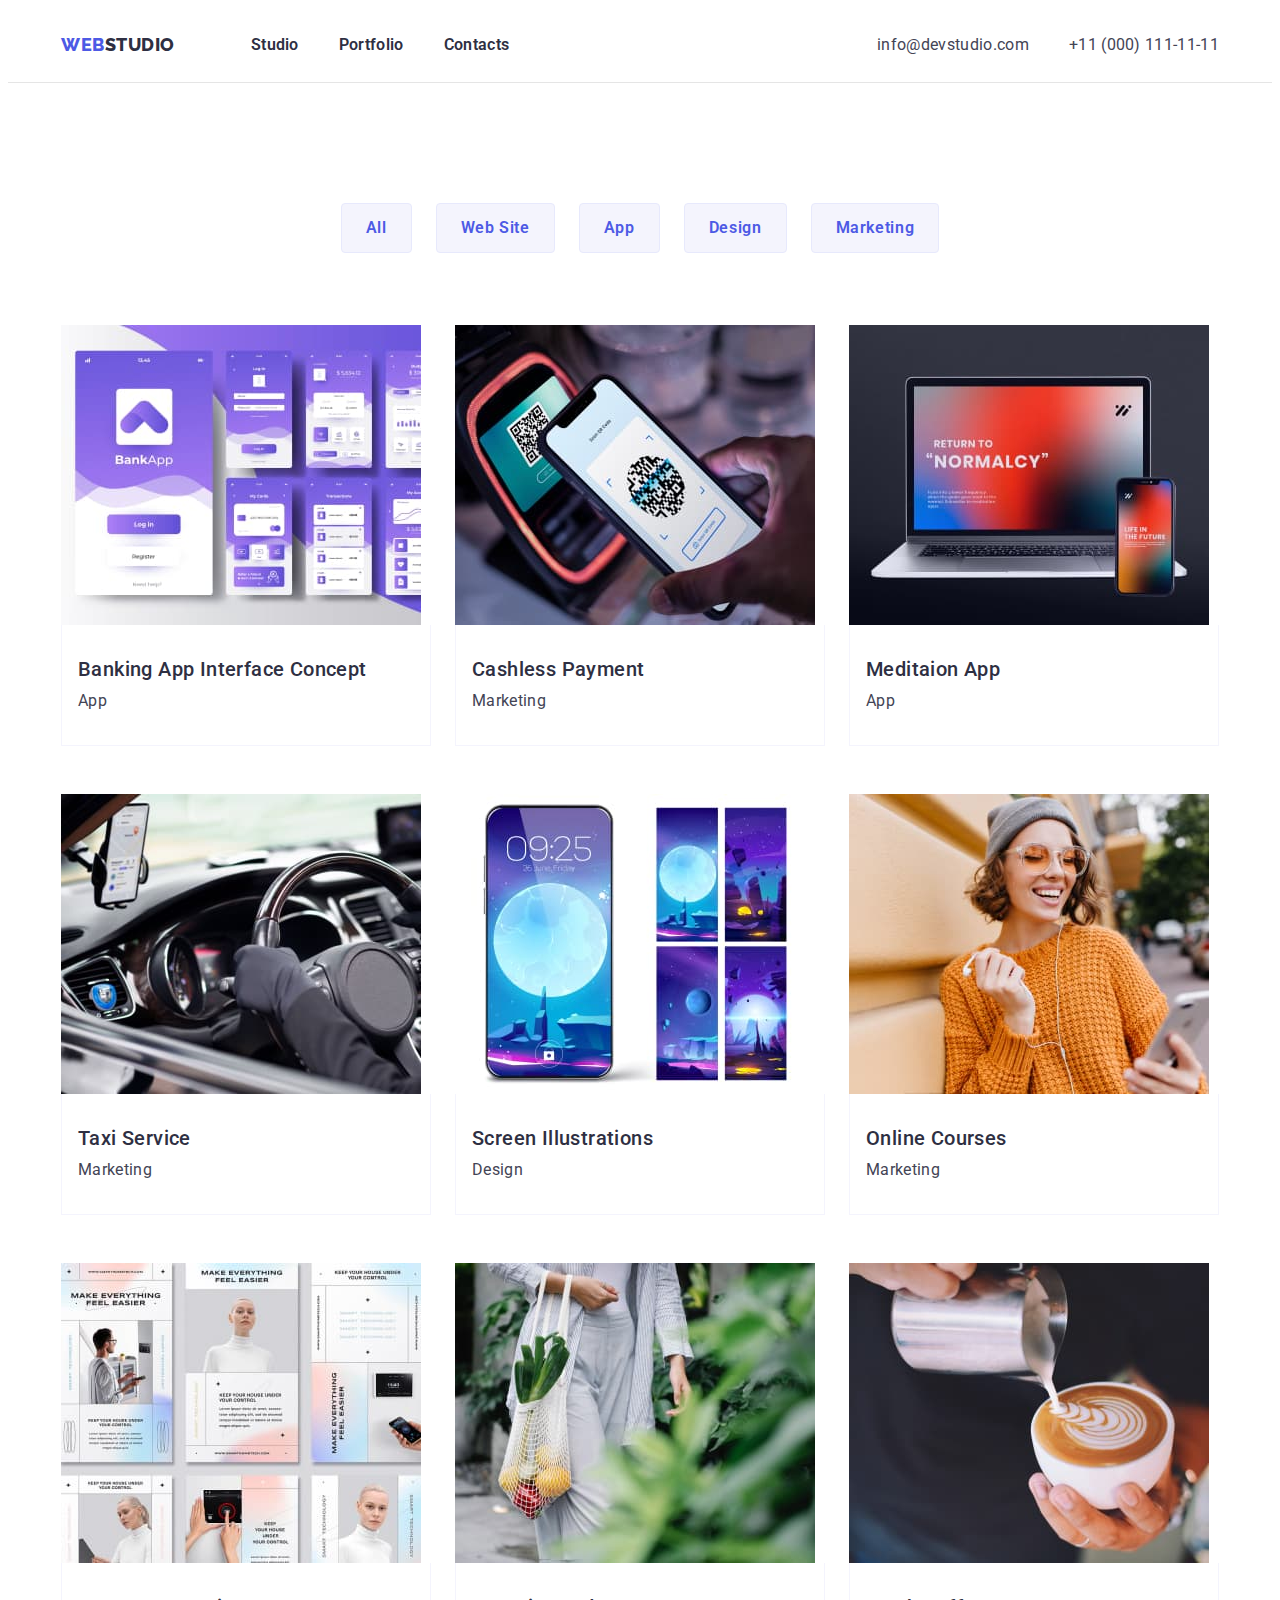
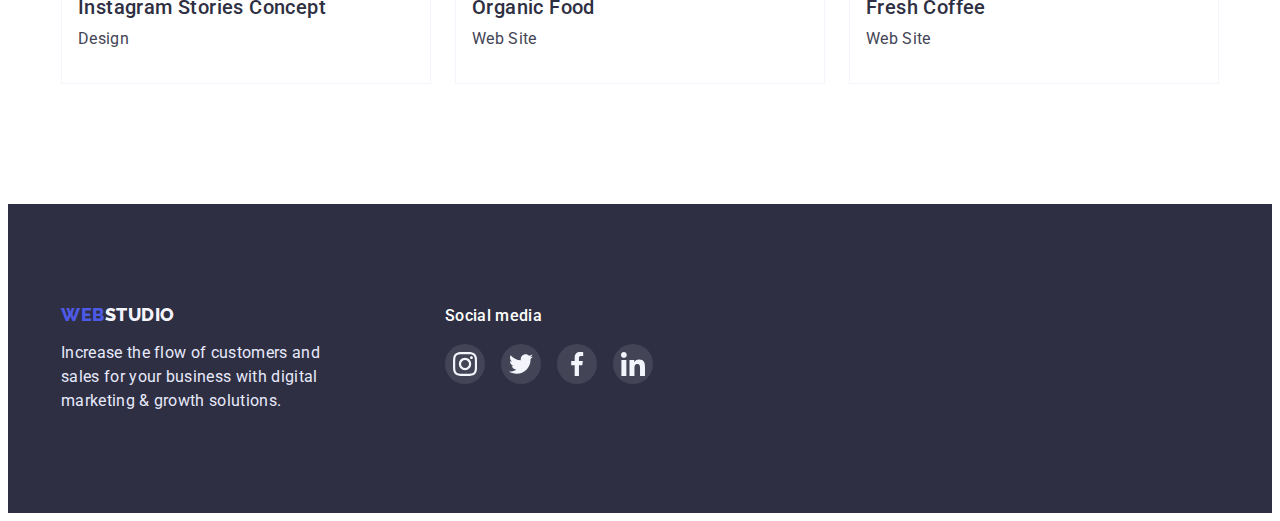
==== portfolio.html @ f4039239 "first commit" ====
<!DOCTYPE html>
<html lang="en">
  <head>
    <meta charset="utf-8" />
    <meta http-equiv="X-UA-Compatible" content="IE=edge" />
    <title>WebStudio</title>
    <meta name="viewport" content="width=device-width, initial-scale=1" />
    <link rel="preconnect" href="https://fonts.googleapis.com" />
    <link rel="preconnect" href="https://fonts.gstatic.com" crossorigin />
    <link
      rel="stylesheet"
      href="https://cdnjs.cloudflare.com/ajax/libs/modern-normalize/1.1.0/modern-normalize.min.css"
      integrity="sha512-wpPYUAdjBVSE4KJnH1VR1HeZfpl1ub8YT/NKx4PuQ5NmX2tKuGu6U/JRp5y+Y8XG2tV+wKQpNHVUX03MfMFn9Q=="
      crossorigin="anonymous"
      referrerpolicy="no-referrer"
    />
    <link
      href="https://fonts.googleapis.com/css2?family=Montserrat:wght@400;700&family=Raleway:wght@800&family=Roboto:wght@400;500;700;900&display=swap"
      rel="stylesheet"
    />
    <link rel="stylesheet" href="./css/styles.css" />
  </head>
  <body>
    <header class="section header">
      <div class="head-container container">
        <nav class="header-navigation">
          <!-- <div class="logo-container"> -->
          <a class="header-logo-link link" href="./index.html"
            ><span class="header-logo-span">Web</span>Studio</a
          >
          <!-- </div> -->

          <ul class="header-list list">
            <li class="header-item">
              <a class="header-item-link link" href="./index.html">Studio</a>
            </li>
            <li class="header-item">
              <a class="header-item-link link" href="./portfolio.html"
                >Portfolio</a
              >
            </li>
            <li class="header-item">
              <a class="header-item-link link" href="">Contacts</a>
            </li>
          </ul>
        </nav>
        <address class="header-addr">
          <ul class="addr-list list">
            <li class="addr-item">
              <a class="addr-item-link link" href="mailto:info@devstudio.com"
                >info@devstudio.com</a
              >
            </li>
            <li class="addr-item">
              <a class="addr-item-link link" href="tel:+110001111111"
                >+11 (000) 111-11-11</a
              >
            </li>
          </ul>
        </address>
      </div>
    </header>
    <section class="section portfolio">
      <h1 class="visually-hidden">Portfolio</h1>
      <div class="container portfolio-container">
        <ul class="portfolio-list-filter list">
          <li class="portfolio-item-filter">
            <button class="portfolio-btn" type="button">All</button>
          </li>
          <li class="portfolio-item-filter">
            <button class="portfolio-btn" type="button">Web Site</button>
          </li>
          <li class="portfolio-item-filter">
            <button class="portfolio-btn" type="button">App</button>
          </li>
          <li class="portfolio-item-filter">
            <button class="portfolio-btn" type="button">Design</button>
          </li>
          <li class="portfolio-item-filter">
            <button class="portfolio-btn" type="button">Marketing</button>
          </li>
        </ul>
        <ul class="portfolio-list-img list">
          <li class="portfolio-item-img">
            <a class="portfolio-img-link link" href="">
              <img
                src="./images/img-portfilio1.jpg"
                alt="photo banking app interface concept"
                width="360"
                class="protfolio-img"
              />
              <div class="portfolio-img-content">
                <h2 class="portfolio-list-title">
                  Banking App Interface Concept
                </h2>
                <p class="portfolio-list-text">App</p>
              </div>
            </a>
          </li>
          <li class="portfolio-item-img">
            <a class="portfolio-img-link link" href="">
              <img
                src="./images/img-portfilio2.jpg"
                alt="photo cashless payment"
                width="360"
                class="protfolio-img"
              />
              <div class="portfolio-img-content">
                <h2 class="portfolio-list-title">Cashless Payment</h2>
                <p class="portfolio-list-text">Marketing</p>
              </div>
            </a>
          </li>

          <li class="portfolio-item-img">
            <a class="portfolio-img-link link" href="">
              <img
                src="./images/img-portfilio3.jpg"
                alt="photo meditaion app"
                width="360"
                class="protfolio-img"
              />
              <div class="portfolio-img-content">
                <h2 class="portfolio-list-title">Meditaion App</h2>
                <p class="portfolio-list-text">App</p>
              </div>
            </a>
          </li>

          <li class="portfolio-item-img">
            <a class="portfolio-img-link link" href="">
              <img
                src="./images/img-portfilio4.jpg"
                alt="photo taxi service"
                width="360"
                class="protfolio-img"
              />
              <div class="portfolio-img-content">
                <h2 class="portfolio-list-title">Taxi Service</h2>
                <p class="portfolio-list-text">Marketing</p>
              </div>
            </a>
          </li>

          <li class="portfolio-item-img">
            <a class="portfolio-img-link link" href="">
              <img
                src="./images/img-portfilio5.jpg"
                alt="photo screen illustrations"
                width="360"
                class="protfolio-img"
              />
              <div class="portfolio-img-content">
                <h2 class="portfolio-list-title">Screen Illustrations</h2>
                <p class="portfolio-list-text">Design</p>
              </div>
            </a>
          </li>

          <li class="portfolio-item-img">
            <a class="portfolio-img-link link" href="">
              <img
                src="./images/img-portfilio6.jpg"
                alt="photo online courses"
                width="360"
                class="protfolio-img"
              />
              <div class="portfolio-img-content">
                <h2 class="portfolio-list-title">Online Courses</h2>
                <p class="portfolio-list-text">Marketing</p>
              </div>
            </a>
          </li>

          <li class="portfolio-item-img">
            <a class="portfolio-img-link link" href="">
              <img
                src="./images/img-portfilio7.jpg"
                alt="photo instagram stories concept"
                width="360"
                class="protfolio-img"
              />
              <div class="portfolio-img-content">
                <h2 class="portfolio-list-title">Instagram Stories Concept</h2>
                <p class="portfolio-list-text">Design</p>
              </div>
            </a>
          </li>

          <li class="portfolio-item-img">
            <a class="portfolio-img-link link" href="">
              <img
                src="./images/img-portfilio8.jpg"
                alt="photo organic food"
                width="360"
                class="protfolio-img"
              />
              <div class="portfolio-img-content">
                <h2 class="portfolio-list-title">Organic Food</h2>
                <p class="portfolio-list-text">Web Site</p>
              </div>
            </a>
          </li>

          <li class="portfolio-item-img">
            <a class="portfolio-img-link link" href="">
              <img
                src="./images/img-portfilio9.jpg"
                alt="photo Fresh Coffee"
                width="360"
                class="protfolio-img"
              />
              <div class="portfolio-img-content">
                <h2 class="portfolio-list-title">Fresh Coffee</h2>
                <p class="portfolio-list-text">Web Site</p>
              </div>
            </a>
          </li>
        </ul>
      </div>
    </section>

    <footer class="footer">
      <div class="container footer-container">
        <div class="footer-box-logo">
          <a class="footer-logo link" href="./index.html"
            ><span class="header-logo-span">Web</span>Studio</a
          >
          <p class="footer-text">
            Increase the flow of customers and sales for your business with
            digital marketing & growth solutions.
          </p>
        </div>
        <div class="footer-box-media">
          <h3 class="footer-text-media">Social media</h3>
          <ul class="footer-list-media list">
            <li class="footer-item-media">
              <a class="footer-link-media" href="http://">
                <svg class="footer-media-icon">
                  <use href="./images/icons.svg#instagram"></use>
                </svg>
              </a>
            </li>
            <li class="footer-item-media">
              <a class="footer-link-media" href="http://">
                <svg class="footer-media-icon">
                  <use href="./images/icons.svg#twitter"></use>
                </svg>
              </a>
            </li>
            <li class="footer-item-media">
              <a class="footer-link-media" href="http://">
                <svg class="footer-media-icon">
                  <use href="./images/icons.svg#facebook"></use>
                </svg>
              </a>
            </li>
            <li class="footer-item-media">
              <a class="footer-link-media" href="http://">
                <svg class="footer-media-icon">
                  <use href="./images/icons.svg#linkedin"></use>
                </svg>
              </a>
            </li>
          </ul>
        </div>
      </div>
    </footer>
  </body>
</html>
---- css/styles.css ----
/* logo color #4D5AE5, #2E2F42*/
/* primary color #434455 */
/* secondary color #2E2F42 */
/* logo footer color #4D5AE5, #F4F4FD */
/* footer color #E7E9FC */
/* footer color #2E2F42 */

:root {
  --first-logo-color: #4d5ae5;
  --prymary-color: #434455;
  --secondary-color: #2e2f42;
  --addr-active-color: #404bbf;
  --main-background: #ffffff;
  --footer-background: #2e2f42;
  --footer-logo-color: #f4f4fd;
  --header-logo-color: #2e2f42;
  --hero-btn-color: #ffffff;
  --hero-border-color: #e5e5e5;
  --footer-text-color: #e7e9fc;
  --portfolio-btn-background: #f4f4fd;
  --portfolio-btn-border-color: #e7e9fc;
}

.visually-hidden {
  position: absolute;
  width: 1px;
  height: 1px;
  margin: -1px;
  border: 0;
  padding: 0;
  white-space: nowrap;
  clip-path: inset(100%);
  clip: rect(0 0 0 0);
  overflow: hidden;
}
/* body style */
body {
  background: var(--main-background);
  font-family: "Roboto", sans-serif;
  color: var(--prymary-color);
}
h1,
h2,
h3,
h4,
h5,
h6,
p {
  margin: 0;
  padding: 0;
}
a,
img {
  display: block;
}
button {
  cursor: pointer;
}
.section {
  padding-top: 120px;
}
.link {
  color: var(--prymary-color);
  font-style: normal;
  text-decoration: none;
}
.list {
  list-style: none;
  margin: 0;
  padding: 0;
}

/* Header */
.header {
  /* padding-top: 0; */
  padding-top: 25px;
  padding-bottom: 25px;
}

.header-navigation {
  display: flex;
  flex-wrap: wrap;
}

.container {
  margin-left: auto;
  margin-right: auto;
  max-width: 1158px;
  padding: 0 15px;
}
.head-container {
  display: flex;
  flex-wrap: wrap;
  align-items: center;
  /* padding-top: 25px;
  padding-bottom: 25px; */
}
.hero-container {
  /* padding: 188px 0; */
}
.benefit-container {
  /* padding: 120px 0 120px 0; */
}
.work-section {
  padding-bottom: 120px;
}
.footer-container {
  /* padding: 100px 0; */
  display: flex;
  gap: 120px;
}

.header-logo-link {
  color: var(--header-logo-color);
  font-family: "Raleway", sans-serif;
  font-weight: 800;
  font-size: 18px;
  line-height: 1.33;
  letter-spacing: 0.03em;
  text-transform: uppercase;
  margin-right: 76px;
}
.header-logo-span {
  color: var(--first-logo-color);
}
.header-item-link {
  color: var(--secondary-color);
  font-weight: 600;
  font-size: 16px;
  line-height: 1.5;
  letter-spacing: 0.02em;
}

.header-list {
  display: flex;
}
.header-item-link:hover,
.header-item-link:focus {
  color: var(--addr-active-color);
}

.header-item:not(:last-child) {
  margin-right: 40px;
}
.header-item-link {
}
.header-addr {
  margin-left: auto;
}
.addr-list {
  display: flex;
}
.addr-item-link {
  color: var(--prymary-color);
  font-size: 16px;
  line-height: 1.5;
  letter-spacing: 0.02em;
  font-weight: 400;
}
.addr-item-link:hover,
.addr-item-link:focus {
  color: var(--addr-active-color);
}
.addr-item:not(:last-child) {
  margin-right: 40px;
}

/* hero */
.hero {
  /* padding-top: 0; */
  max-width: 1440px;
  min-height: 600px;
  padding: 188px 0;
  margin: 0 auto;
  border-top: 1px solid var(--hero-border-color);
  background-repeat: no-repeat;
  background-size: cover;
  background-position: center;
  background-image: linear-gradient(
      to left,
      rgba(46, 47, 66, 0.7),
      rgba(46, 47, 66, 0.7)
    ),
    url(../images/hero-logo.jpg);
}
.hero-title {
  font-weight: 600;
  font-size: 56px;
  line-height: 1.07;
  text-align: center;
  letter-spacing: 0.017em;
  margin-left: auto;
  margin-right: auto;
  margin-bottom: 48px;

  color: var(--main-background);
  width: 492px;
}
.hero-btn:hover,
.hero-btn:focus {
  background-color: var(--addr-active-color);
}
.hero-btn {
  border-color: var(--first-logo-color);
  background-color: var(--first-logo-color);
  color: var(--hero-btn-color);
  box-shadow: 0px 4px 4px rgba(0, 0, 0, 0.15);
  border-radius: 4px;
  font-family: "Roboto";
  font-weight: 600;
  font-size: 16px;
  line-height: 1.19;
  letter-spacing: 0.04em;
  display: block;
  padding: 16px 32px;
  margin-left: auto;
  margin-right: auto;
}
/* Benefits */

.benefits-list {
  display: flex;
  flex-wrap: wrap;
  gap: 24px;
  /* padding: 0 15px; */
}
.benefits-list > li {
  flex-basis: calc((100% - 72px) / 4);
}

.benefits-title {
  font-weight: 500;
  font-size: 20px;
  line-height: 1.2;
  letter-spacing: 0.02em;
  color: var(--secondary-color);
  margin-bottom: 8px;
}
.benefits-title::before {
  margin-bottom: 8px;
  display: block;
  content: "";
  width: 264px;
  height: 112px;
  border-radius: 4px;
  background-color: var(--portfolio-btn-background);
}
.benefits-title-strategy::before {
  background-repeat: no-repeat;
  background-size: 60px 64px;
  background-position: center;
  background-image: url(../images/1/antenna.svg);
}

.benefits-title-punctuality::before {
  background-repeat: no-repeat;
  background-size: 60px 64px;
  background-position: center;
  background-image: url(../images/1/clock.svg);
}

.benefits-title-diligence::before {
  background-repeat: no-repeat;
  background-size: 60px 64px;
  background-position: center;
  background-image: url(../images/1/diagram.svg);
}

.benefits-title-technologies::before {
  background-repeat: no-repeat;
  background-size: 60px 64px;
  background-position: center;
  background-image: url(../images/1/astronaut.svg);
}

.benefits-text {
  font-size: 16px;
  line-height: 1.5;
  letter-spacing: 0.02em;
  color: var(--prymary-color);
}
/* Work */

.work-title {
  font-weight: 600;
  font-size: 36px;
  line-height: 1.11;
  text-align: center;
  letter-spacing: 0.02em;
  text-transform: capitalize;
  color: var(--secondary-color);
  margin-bottom: 72px;
}
.work-list {
  display: flex;
  flex-wrap: wrap;
  gap: 24px;
  /* padding: 0 15px; */
  /* overflow: hidden; */
}
.work-item {
  flex-basis: calc((100% - 48px) / 3);
}

/* team */
.team {
  padding-bottom: 120px;
  background-color: var(--footer-logo-color);
}
.team-title {
  font-weight: 600;
  font-size: 36px;
  line-height: 1.11;
  text-align: center;
  letter-spacing: 0.02em;
  text-transform: capitalize;
  color: var(--secondary-color);
  margin-bottom: 72px;
}
.team-list {
  display: flex;
  flex-wrap: wrap;
  gap: 24px;
}
.team-item {
  text-align: center;
  flex-basis: calc((100% - 72px) / 4);
  background-color: #ffffff;
  border-radius: 0px 0px 4px 4px;
}

.team-officer {
  font-weight: 500;
  font-size: 20px;
  line-height: 1.2;
  letter-spacing: 0.02em;
  color: var(--secondary-color);
  margin-bottom: 8px;
}
.team-content {
  padding: 32px 16px;
  background: #ffffff;
  box-shadow: 0px 1px 6px rgba(46, 47, 66, 0.08),
    0px 1px 1px rgba(46, 47, 66, 0.16), 0px 2px 1px rgba(46, 47, 66, 0.08);
  border-radius: 0px 0px 4px 4px;
}
.team-text {
  font-size: 16px;
  line-height: 1.5;
  letter-spacing: 0.02em;
}
.team-list-icon {
  display: flex;
  gap: 24px;
  margin-top: 8px;
}

.team-link-icon {
  display: flex;
  justify-content: center;
  align-items: center;
  width: 40px;
  height: 40px;
  border-radius: 50%;
  background-color: var(--first-logo-color);
}

.team-link-icon:hover,
.team-link-icon:focus {
  cursor: pointer;
  background-color: var(--addr-active-color);
}

.team-svg-icon {
  display: block;
  width: 16px;
  height: 16px;
}

/* Footer */
.footer {
  margin-top: 120px;
  padding: 100px 0;
  background-color: var(--footer-background);
}
.footer-logo {
  font-family: "Raleway", sans-serif;
  font-weight: 800;
  font-size: 18px;
  line-height: 1.17;
  letter-spacing: 0.03em;
  text-transform: uppercase;
  color: var(--footer-logo-color);
}
.footer-text {
  font-size: 16px;
  line-height: 1.5;
  letter-spacing: 0.02em;
  color: var(--footer-text-color);
  width: 264px;
  margin-top: 16px;
}
.footer-text-media {
  font-weight: 500;
  font-size: 16px;
  line-height: 1.5;
  /* identical to box height, or 150% */
  letter-spacing: 0.02em;
  color: #ffffff;
}
.footer-list-media {
  display: flex;
  gap: 16px;
  margin-top: 16px;
}
.footer-link-media {
  display: flex;
  justify-content: center;
  align-items: center;
  width: 40px;
  height: 40px;
  border-radius: 50%;
  background: rgba(255, 255, 255, 0.1);
}
.footer-link-media:hover,
.footer-link-media:focus {
  /* cursor: pointer; */
  background-color: #31d0aa;
}

.footer-media-icon {
  display: block;
  width: 24px;
  height: 24px;
}
/* Customers */
.customers {
  margin-top: 10px;
  font-weight: 700;
  font-size: 36px;
  line-height: 1.11;
  text-align: center;
  letter-spacing: 0.02em;
  text-transform: capitalize;
  color: var(--secondary-color);
}

.customer-list {
  display: flex;
  gap: 24px;
  margin-top: 72px;
}

.customer-link {
  display: flex;
  justify-content: center;
  align-items: center;
  width: 168px;
  height: 88px;
  border: 1px solid #8e8f99;
  border-radius: 4px;
}
.customer-link:hover,
.customer-link:focus {
  border-color: var(--addr-active-color);
}
.customer-link:hover .customer-icon,
.customer-link:focus .customer-icon {
  fill: var(--addr-active-color);
}

.customer-icon {
  /* fill="#8e8f99" style="fill: var(--color2, #8e8f99)" */
  fill: #8e8f99;
  width: 104px;
  height: 56px;
}
.customer-icon:hover {
  /* fill: var(--addr-active-color); */
}
/* Portfolio */
.portfolio {
  border-top: 1px solid var(--hero-border-color);
}

.portfolio-list-filter {
  display: flex;
  flex-wrap: wrap;
  justify-content: center;
  margin-bottom: 72px;
  gap: 24px;
}

.portfolio-list-img {
  display: flex;
  flex-wrap: wrap;
  column-gap: 24px;
  row-gap: 48px;
}
.portfolio-item-img {
  flex-basis: calc((100% - 48px) / 3);
  background: #ffffff;
}
.portfolio-item-img:hover .portfolio-img-link {
  /* border: 0.5px solid #F4F4FD; */
  box-shadow: 0px 1px 6px rgba(46, 47, 66, 0.08),
    0px 1px 1px rgba(46, 47, 66, 0.16), 0px 2px 1px rgba(46, 47, 66, 0.08);
}

.portfolio-btn:hover,
.portfolio-btn:focus {
  background-color: var(--addr-active-color);
  color: #ffffff;
  box-shadow: 0px 3px 1px rgba(0, 0, 0, 0.1), 0px 2px 1px rgba(0, 0, 0, 0.08),
    0px 2px 2px rgba(0, 0, 0, 0.12);
  border-radius: 4px;
  border-color: var(--addr-active-color);
}
.portfolio-btn {
  color: var(--first-logo-color);
  background: var(--portfolio-btn-background);
  border: 1px solid var(--portfolio-btn-border-color);
  border-radius: 4px;
  font-family: "Roboto";
  font-weight: 600;
  font-size: 16px;
  line-height: 1.5;
  text-align: center;
  letter-spacing: 0.04em;
  padding: 12px 24px;
}
.portfolio-list-title {
  color: var(--secondary-color);
  font-weight: 500;
  font-size: 20px;
  line-height: 1.2;
  letter-spacing: 0.02em;
  margin-bottom: 8px;
}
.portfolio-list-text {
  font-size: 16px;
  line-height: 1.5;
  letter-spacing: 0.02em;
}
.portfolio-img-content {
  padding: 32px 0 32px 16px;
  border: 1px solid #f4f4fd;
  border-top: 0;
  /* box-shadow: 0px 1px 6px rgba(46, 47, 66, 0.08); */
}
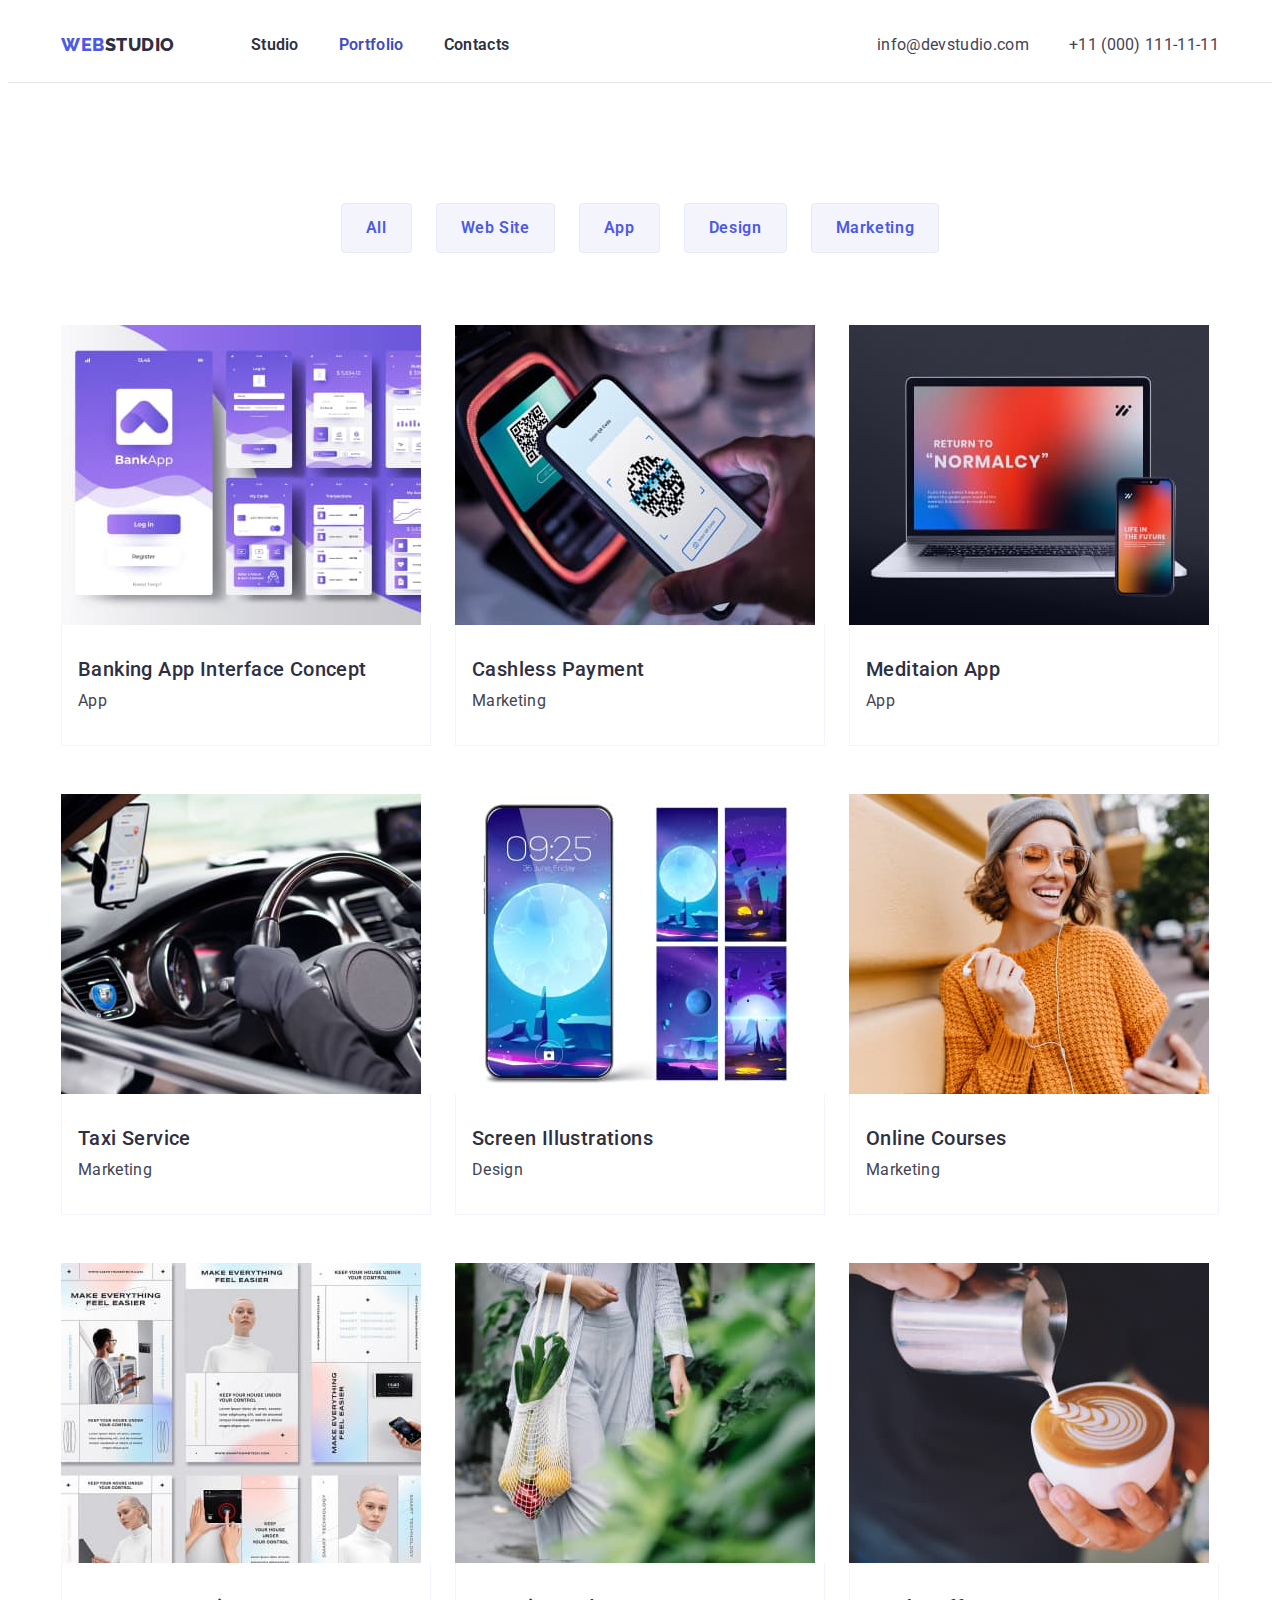
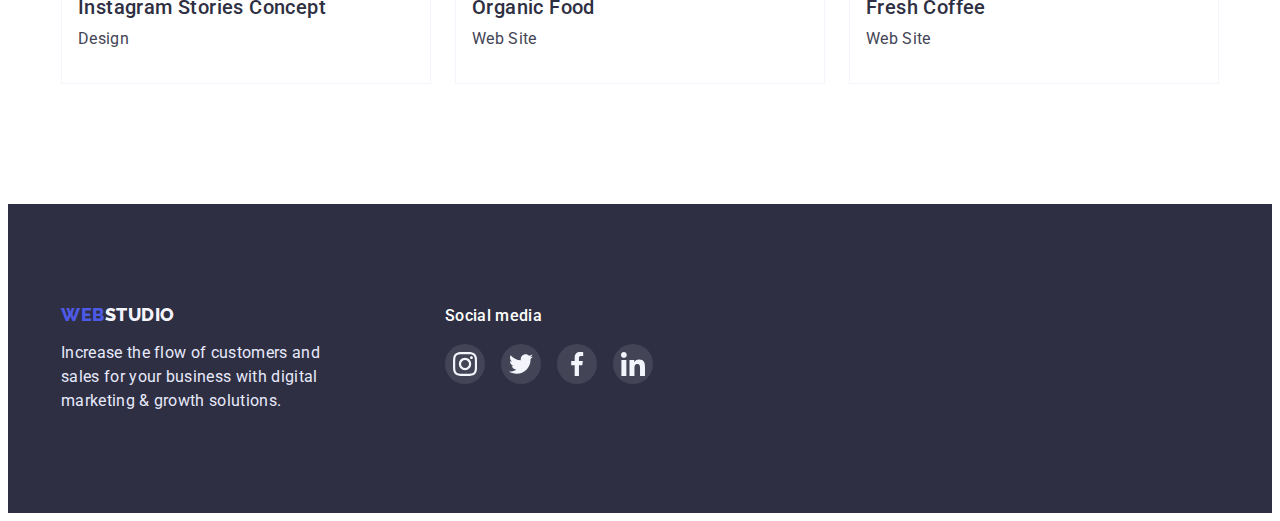
==== commit 3679fbd6: "add animation, add modal window,add overlay in portfolio cards" ====
--- a/portfolio.html
+++ b/portfolio.html
@@ -35,7 +35,7 @@
               <a class="header-item-link link" href="./index.html">Studio</a>
             </li>
             <li class="header-item">
-              <a class="header-item-link link" href="./portfolio.html"
+              <a class="header-item-link link is-active" href="./portfolio.html"
                 >Portfolio</a
               >
             </li>
@@ -83,12 +83,19 @@
         <ul class="portfolio-list-img list">
           <li class="portfolio-item-img">
             <a class="portfolio-img-link link" href="">
-              <img
-                src="./images/img-portfilio1.jpg"
-                alt="photo banking app interface concept"
-                width="360"
-                class="protfolio-img"
-              />
+              <div class="portfolio-div-img">
+                <img
+                  src="./images/img-portfilio1.jpg"
+                  alt="photo banking app interface concept"
+                  width="360"
+                  class="protfolio-img"
+                />
+                <p class="portfolio-ovl-text">
+                  14 Stylish and User-Friendly App Design Concepts · Task
+                  Manager App · Calorie Tracker App · Exotic Fruit Ecommerce App
+                  · Cloud Storage App
+                </p>
+              </div>
               <div class="portfolio-img-content">
                 <h2 class="portfolio-list-title">
                   Banking App Interface Concept
@@ -99,12 +106,19 @@
           </li>
           <li class="portfolio-item-img">
             <a class="portfolio-img-link link" href="">
-              <img
-                src="./images/img-portfilio2.jpg"
-                alt="photo cashless payment"
-                width="360"
-                class="protfolio-img"
-              />
+              <div class="portfolio-div-img">
+                <img
+                  src="./images/img-portfilio2.jpg"
+                  alt="photo cashless payment"
+                  width="360"
+                  class="protfolio-img"
+                />
+                <p class="portfolio-ovl-text">
+                  14 Stylish and User-Friendly App Design Concepts · Task
+                  Manager App · Calorie Tracker App · Exotic Fruit Ecommerce App
+                  · Cloud Storage App
+                </p>
+              </div>
               <div class="portfolio-img-content">
                 <h2 class="portfolio-list-title">Cashless Payment</h2>
                 <p class="portfolio-list-text">Marketing</p>
@@ -114,12 +128,19 @@
 
           <li class="portfolio-item-img">
             <a class="portfolio-img-link link" href="">
-              <img
-                src="./images/img-portfilio3.jpg"
-                alt="photo meditaion app"
-                width="360"
-                class="protfolio-img"
-              />
+              <div class="portfolio-div-img">
+                <img
+                  src="./images/img-portfilio3.jpg"
+                  alt="photo meditaion app"
+                  width="360"
+                  class="protfolio-img"
+                />
+                <p class="portfolio-ovl-text">
+                  14 Stylish and User-Friendly App Design Concepts · Task
+                  Manager App · Calorie Tracker App · Exotic Fruit Ecommerce App
+                  · Cloud Storage App
+                </p>
+              </div>
               <div class="portfolio-img-content">
                 <h2 class="portfolio-list-title">Meditaion App</h2>
                 <p class="portfolio-list-text">App</p>
@@ -129,12 +150,19 @@
 
           <li class="portfolio-item-img">
             <a class="portfolio-img-link link" href="">
-              <img
-                src="./images/img-portfilio4.jpg"
-                alt="photo taxi service"
-                width="360"
-                class="protfolio-img"
-              />
+              <div class="portfolio-div-img">
+                <img
+                  src="./images/img-portfilio4.jpg"
+                  alt="photo taxi service"
+                  width="360"
+                  class="protfolio-img"
+                />
+                <p class="portfolio-ovl-text">
+                  14 Stylish and User-Friendly App Design Concepts · Task
+                  Manager App · Calorie Tracker App · Exotic Fruit Ecommerce App
+                  · Cloud Storage App
+                </p>
+              </div>
               <div class="portfolio-img-content">
                 <h2 class="portfolio-list-title">Taxi Service</h2>
                 <p class="portfolio-list-text">Marketing</p>
@@ -144,12 +172,19 @@
 
           <li class="portfolio-item-img">
             <a class="portfolio-img-link link" href="">
-              <img
-                src="./images/img-portfilio5.jpg"
-                alt="photo screen illustrations"
-                width="360"
-                class="protfolio-img"
-              />
+              <div class="portfolio-div-img">
+                <img
+                  src="./images/img-portfilio5.jpg"
+                  alt="photo screen illustrations"
+                  width="360"
+                  class="protfolio-img"
+                />
+                <p class="portfolio-ovl-text">
+                  14 Stylish and User-Friendly App Design Concepts · Task
+                  Manager App · Calorie Tracker App · Exotic Fruit Ecommerce App
+                  · Cloud Storage App
+                </p>
+              </div>
               <div class="portfolio-img-content">
                 <h2 class="portfolio-list-title">Screen Illustrations</h2>
                 <p class="portfolio-list-text">Design</p>
@@ -159,12 +194,19 @@
 
           <li class="portfolio-item-img">
             <a class="portfolio-img-link link" href="">
-              <img
-                src="./images/img-portfilio6.jpg"
-                alt="photo online courses"
-                width="360"
-                class="protfolio-img"
-              />
+              <div class="portfolio-div-img">
+                <img
+                  src="./images/img-portfilio6.jpg"
+                  alt="photo online courses"
+                  width="360"
+                  class="protfolio-img"
+                />
+                <p class="portfolio-ovl-text">
+                  14 Stylish and User-Friendly App Design Concepts · Task
+                  Manager App · Calorie Tracker App · Exotic Fruit Ecommerce App
+                  · Cloud Storage App
+                </p>
+              </div>
               <div class="portfolio-img-content">
                 <h2 class="portfolio-list-title">Online Courses</h2>
                 <p class="portfolio-list-text">Marketing</p>
@@ -174,12 +216,19 @@
 
           <li class="portfolio-item-img">
             <a class="portfolio-img-link link" href="">
-              <img
-                src="./images/img-portfilio7.jpg"
-                alt="photo instagram stories concept"
-                width="360"
-                class="protfolio-img"
-              />
+              <div class="portfolio-div-img">
+                <img
+                  src="./images/img-portfilio7.jpg"
+                  alt="photo instagram stories concept"
+                  width="360"
+                  class="protfolio-img"
+                />
+                <p class="portfolio-ovl-text">
+                  14 Stylish and User-Friendly App Design Concepts · Task
+                  Manager App · Calorie Tracker App · Exotic Fruit Ecommerce App
+                  · Cloud Storage App
+                </p>
+              </div>
               <div class="portfolio-img-content">
                 <h2 class="portfolio-list-title">Instagram Stories Concept</h2>
                 <p class="portfolio-list-text">Design</p>
@@ -189,12 +238,19 @@
 
           <li class="portfolio-item-img">
             <a class="portfolio-img-link link" href="">
-              <img
-                src="./images/img-portfilio8.jpg"
-                alt="photo organic food"
-                width="360"
-                class="protfolio-img"
-              />
+              <div class="portfolio-div-img">
+                <img
+                  src="./images/img-portfilio8.jpg"
+                  alt="photo organic food"
+                  width="360"
+                  class="protfolio-img"
+                />
+                <p class="portfolio-ovl-text">
+                  14 Stylish and User-Friendly App Design Concepts · Task
+                  Manager App · Calorie Tracker App · Exotic Fruit Ecommerce App
+                  · Cloud Storage App
+                </p>
+              </div>
               <div class="portfolio-img-content">
                 <h2 class="portfolio-list-title">Organic Food</h2>
                 <p class="portfolio-list-text">Web Site</p>
@@ -204,12 +260,19 @@
 
           <li class="portfolio-item-img">
             <a class="portfolio-img-link link" href="">
-              <img
-                src="./images/img-portfilio9.jpg"
-                alt="photo Fresh Coffee"
-                width="360"
-                class="protfolio-img"
-              />
+              <div class="portfolio-div-img">
+                <img
+                  src="./images/img-portfilio9.jpg"
+                  alt="photo Fresh Coffee"
+                  width="360"
+                  class="protfolio-img"
+                />
+                <p class="portfolio-ovl-text">
+                  14 Stylish and User-Friendly App Design Concepts · Task
+                  Manager App · Calorie Tracker App · Exotic Fruit Ecommerce App
+                  · Cloud Storage App
+                </p>
+              </div>
               <div class="portfolio-img-content">
                 <h2 class="portfolio-list-title">Fresh Coffee</h2>
                 <p class="portfolio-list-text">Web Site</p>
--- a/css/styles.css
+++ b/css/styles.css
@@ -95,12 +95,6 @@
   /* padding-top: 25px;
   padding-bottom: 25px; */
 }
-.hero-container {
-  /* padding: 188px 0; */
-}
-.benefit-container {
-  /* padding: 120px 0 120px 0; */
-}
 .work-section {
   padding-bottom: 120px;
 }
@@ -129,8 +123,13 @@
   font-size: 16px;
   line-height: 1.5;
   letter-spacing: 0.02em;
-}
-
+  position: relative;
+  transition: color 250ms cubic-bezier(0.4, 0, 0.2, 1),
+    background-color 250ms cubic-bezier(0.4, 0, 0.2, 1);
+}
+.is-active {
+  color: var(--addr-active-color);
+}
 .header-list {
   display: flex;
 }
@@ -142,7 +141,17 @@
 .header-item:not(:last-child) {
   margin-right: 40px;
 }
-.header-item-link {
+.header-item-link:hover::after {
+  display: block;
+  content: "";
+  position: absolute;
+  width: 100%;
+  height: 4px;
+  top: 0;
+  left: 0;
+  transform: translate(0, 48px);
+  background-color: var(--addr-active-color);
+  border-radius: 2px;
 }
 .header-addr {
   margin-left: auto;
@@ -156,6 +165,7 @@
   line-height: 1.5;
   letter-spacing: 0.02em;
   font-weight: 400;
+  transition: color 250ms cubic-bezier(0.4, 0, 0.2, 1);
 }
 .addr-item-link:hover,
 .addr-item-link:focus {
@@ -192,7 +202,6 @@
   margin-left: auto;
   margin-right: auto;
   margin-bottom: 48px;
-
   color: var(--main-background);
   width: 492px;
 }
@@ -215,6 +224,7 @@
   padding: 16px 32px;
   margin-left: auto;
   margin-right: auto;
+  transition: background-color 250ms cubic-bezier(0.4, 0, 0.2, 1);
 }
 /* Benefits */
 
@@ -363,6 +373,7 @@
   height: 40px;
   border-radius: 50%;
   background-color: var(--first-logo-color);
+  transition: background-color 250ms cubic-bezier(0.4, 0, 0.2, 1);
 }
 
 .team-link-icon:hover,
@@ -404,7 +415,6 @@
   font-weight: 500;
   font-size: 16px;
   line-height: 1.5;
-  /* identical to box height, or 150% */
   letter-spacing: 0.02em;
   color: #ffffff;
 }
@@ -421,6 +431,7 @@
   height: 40px;
   border-radius: 50%;
   background: rgba(255, 255, 255, 0.1);
+  transition: background-color 250ms cubic-bezier(0.4, 0, 0.2, 1);
 }
 .footer-link-media:hover,
 .footer-link-media:focus {
@@ -459,6 +470,7 @@
   height: 88px;
   border: 1px solid #8e8f99;
   border-radius: 4px;
+  transition: border-color 250ms cubic-bezier(0.4, 0, 0.2, 1);
 }
 .customer-link:hover,
 .customer-link:focus {
@@ -474,10 +486,9 @@
   fill: #8e8f99;
   width: 104px;
   height: 56px;
-}
-.customer-icon:hover {
-  /* fill: var(--addr-active-color); */
-}
+  transition: fill 250ms cubic-bezier(0.4, 0, 0.2, 1);
+}
+
 /* Portfolio */
 .portfolio {
   border-top: 1px solid var(--hero-border-color);
@@ -503,8 +514,45 @@
 }
 .portfolio-item-img:hover .portfolio-img-link {
   /* border: 0.5px solid #F4F4FD; */
+
   box-shadow: 0px 1px 6px rgba(46, 47, 66, 0.08),
     0px 1px 1px rgba(46, 47, 66, 0.16), 0px 2px 1px rgba(46, 47, 66, 0.08);
+}
+.portfolio-item-img .portfolio-img-link {
+  transition: box-shadow 250ms cubic-bezier(0.4, 0, 0.2, 1);
+}
+/* .portfolio-div-img::after {
+  display: block;
+  content: "";
+  position: absolute;
+  width: 100%;
+  height: 100%;
+  top: 0;
+  left: 0;
+  background: var(--first-logo-color);
+  transform: translateY(100%);
+  transition: transform 250ms cubic-bezier(0.4, 0, 0.2, 1);
+} */
+.portfolio-div-img {
+  position: relative;
+  overflow: hidden;
+}
+.portfolio-img-link:is(:hover, :focus) .portfolio-ovl-text {
+  transform: translateY(0);
+}
+
+.portfolio-ovl-text {
+  display: block;
+  width: 100%;
+  height: 100%;
+  position: absolute;
+  top: 0;
+  left: 0;
+  padding: 40px 32px;
+  transform: translateY(100%);
+  background-color: var(--first-logo-color);
+  color: #f4f4fd;
+  transition: transform 250ms cubic-bezier(0.4, 0, 0.2, 1);
 }
 
 .portfolio-btn:hover,
@@ -528,6 +576,10 @@
   text-align: center;
   letter-spacing: 0.04em;
   padding: 12px 24px;
+  transition: border-color 250ms cubic-bezier(0.4, 0, 0.2, 1),
+    box-shadow 250ms cubic-bezier(0.4, 0, 0.2, 1),
+    background-color 250ms cubic-bezier(0.4, 0, 0.2, 1),
+    color 250ms cubic-bezier(0.4, 0, 0.2, 1);
 }
 .portfolio-list-title {
   color: var(--secondary-color);
@@ -548,3 +600,64 @@
   border-top: 0;
   /* box-shadow: 0px 1px 6px rgba(46, 47, 66, 0.08); */
 }
+/* Modal window */
+.backdrop {
+  position: fixed;
+  top: 0;
+  left: 0;
+  width: 100%;
+  height: 100%;
+  background-color: rgba(46, 47, 66, 0.4);
+  transition: opacity 250ms cubic-bezier(0.4, 0, 0.2, 1),
+    visibility 250ms cubic-bezier(0.4, 0, 0.2, 1);
+}
+.modal {
+  position: absolute;
+  top: 50%;
+  left: 50%;
+  width: 408px;
+  height: 576px;
+  background-color: #fcfcfc;
+  box-shadow: 0px 1px 1px rgba(0, 0, 0, 0.14), 0px 1px 3px rgba(0, 0, 0, 0.12),
+    0px 2px 1px rgba(0, 0, 0, 0.2);
+  border-radius: 4px;
+  transform: translate(-50%, -50%);
+}
+
+.backdrop-close {
+  display: flex;
+  justify-content: center;
+  align-items: center;
+  position: absolute;
+  top: 24px;
+  right: 24px;
+  padding: 0;
+  width: 24px;
+  height: 24px;
+  background: #e7e9fc;
+  border: 1px solid rgba(0, 0, 0, 0.1);
+  border-radius: 50%;
+  transition: background-color 250ms cubic-bezier(0.4, 0, 0.2, 1);
+}
+
+.backdrop-close:hover,
+.backdrop-close:focus {
+  background-color: var(--addr-active-color);
+}
+.backdrop-close:hover .backdrop-icon,
+.backdrop-close:focus .backdrop-icon {
+  fill: #ffffff;
+}
+
+.backdrop-icon {
+  display: block;
+  width: 8px;
+  height: 8px;
+  fill: #000000;
+  transition: fill 250ms cubic-bezier(0.4, 0, 0.2, 1);
+}
+.is-hidden {
+  opacity: 0;
+  visibility: hidden;
+  pointer-events: none;
+}
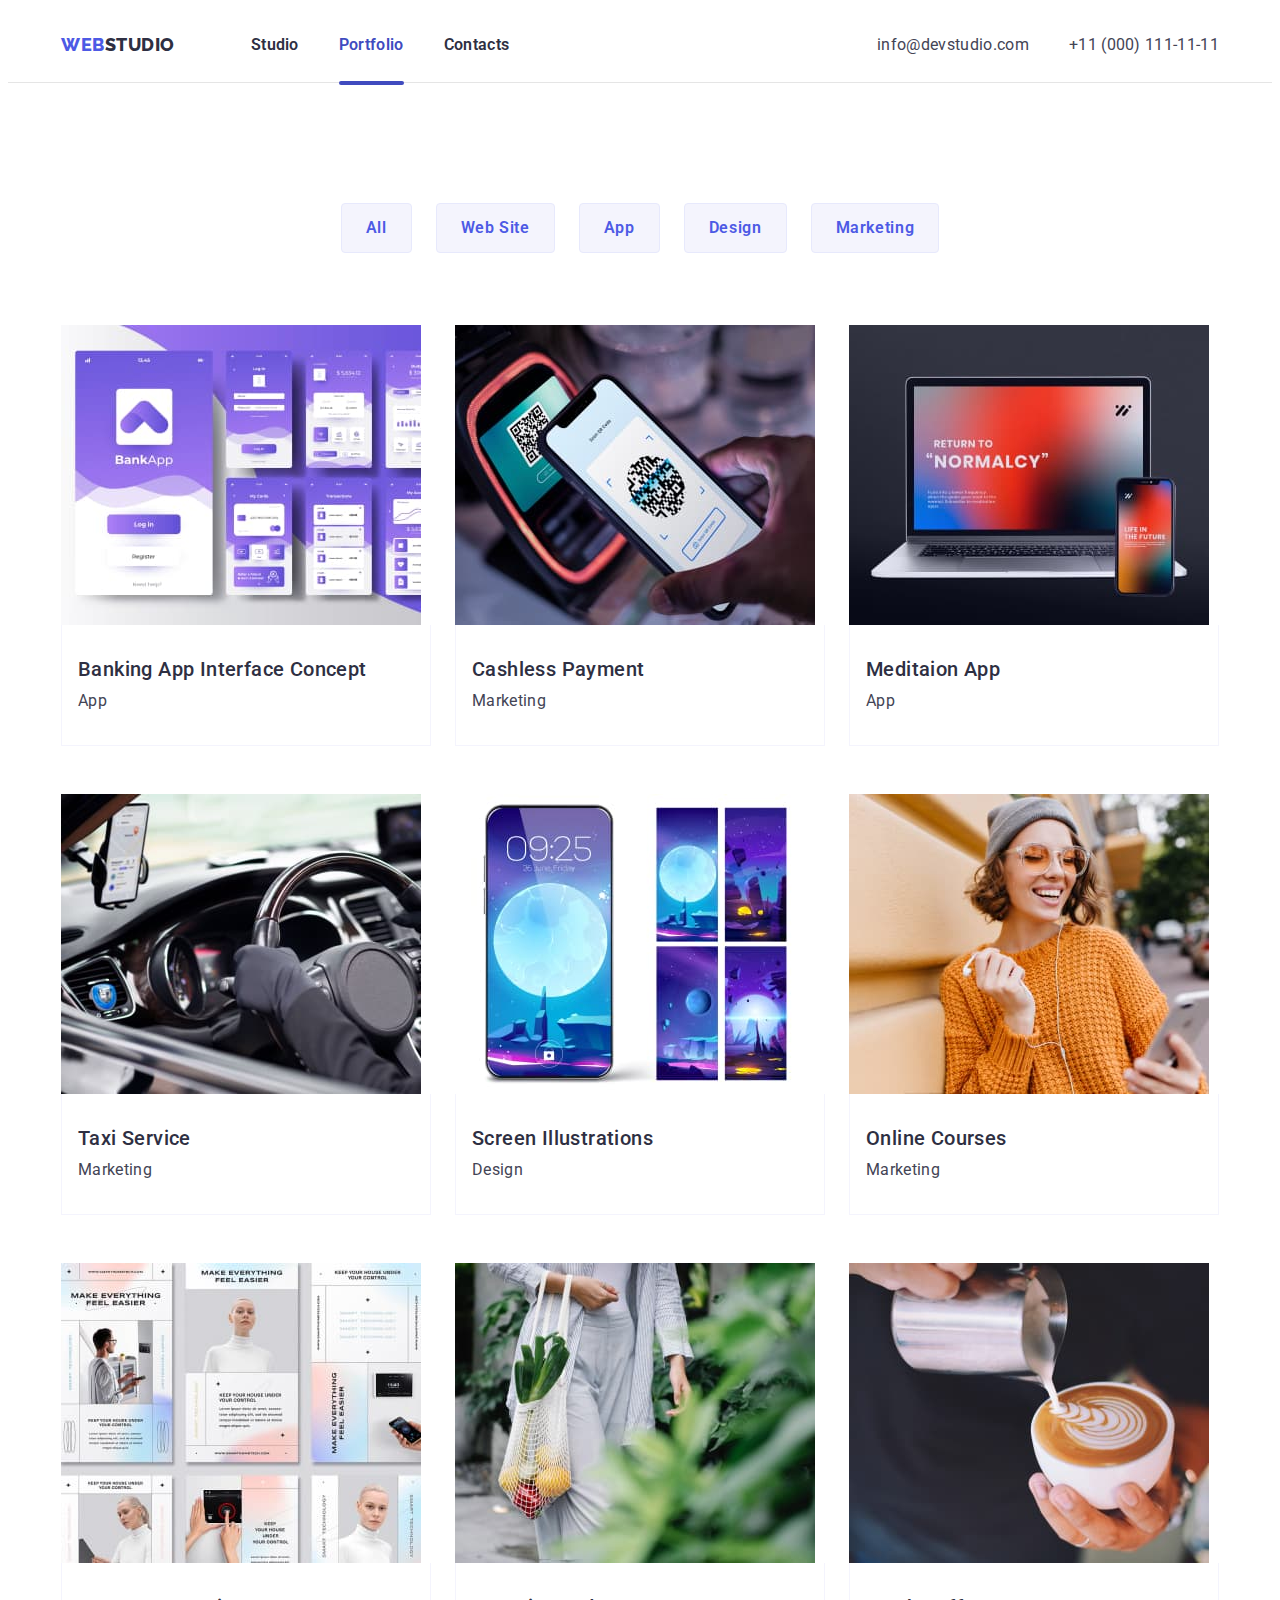
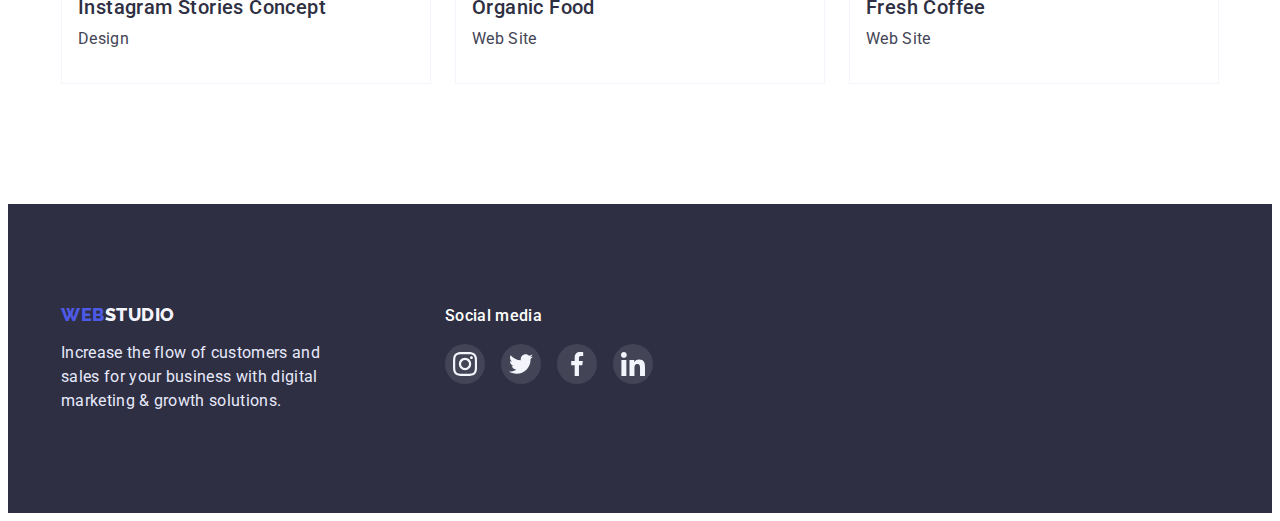
==== commit 8aa1a5d0: "add status position head menu" ====
--- a/portfolio.html
+++ b/portfolio.html
@@ -35,7 +35,7 @@
               <a class="header-item-link link" href="./index.html">Studio</a>
             </li>
             <li class="header-item">
-              <a class="header-item-link link is-active" href="./portfolio.html"
+              <a class="header-item-link is-active link" href="./portfolio.html"
                 >Portfolio</a
               >
             </li>
--- a/css/styles.css
+++ b/css/styles.css
@@ -141,7 +141,7 @@
 .header-item:not(:last-child) {
   margin-right: 40px;
 }
-.header-item-link:hover::after {
+.is-active.header-item-link::after {
   display: block;
   content: "";
   position: absolute;
@@ -153,6 +153,18 @@
   background-color: var(--addr-active-color);
   border-radius: 2px;
 }
+/* .header-item-link:hover::after {
+  display: block;
+  content: "";
+  position: absolute;
+  width: 100%;
+  height: 4px;
+  top: 0;
+  left: 0;
+  transform: translate(0, 48px);
+  background-color: var(--addr-active-color);
+  border-radius: 2px;
+} */
 .header-addr {
   margin-left: auto;
 }
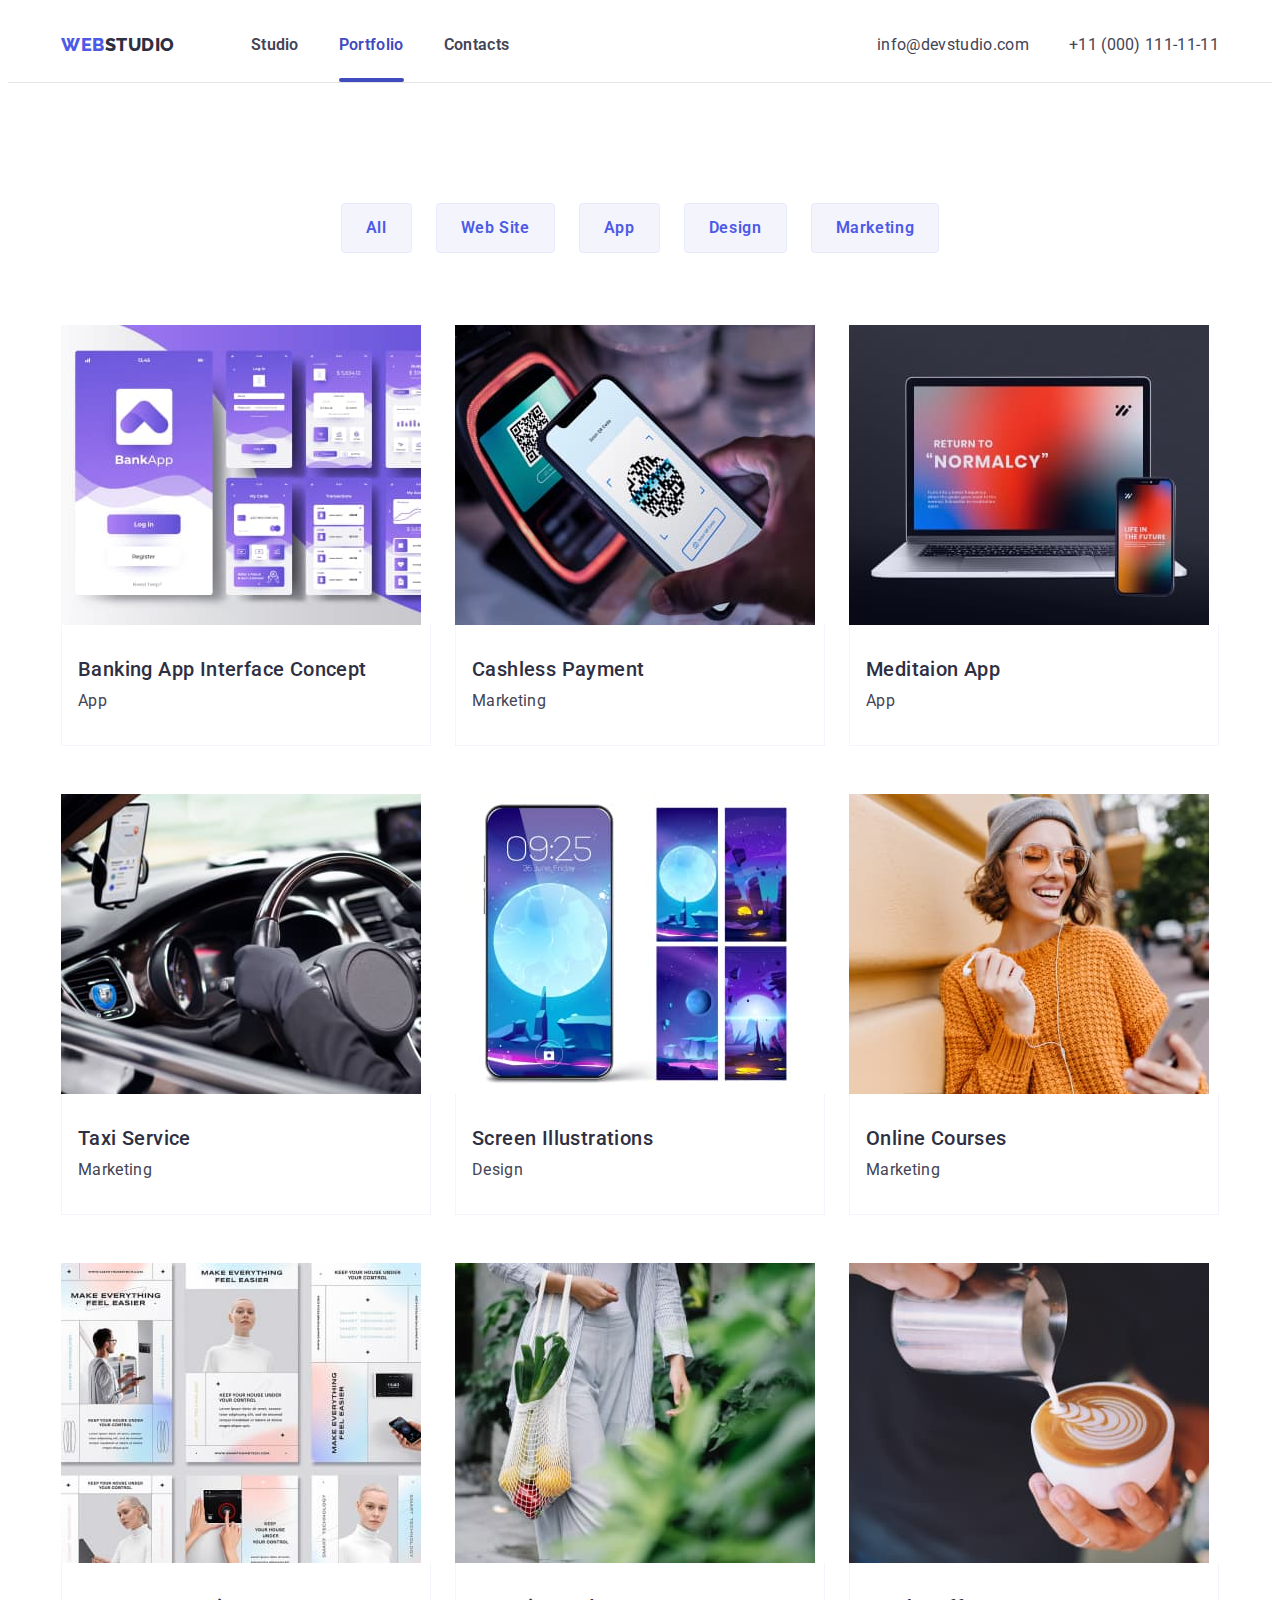
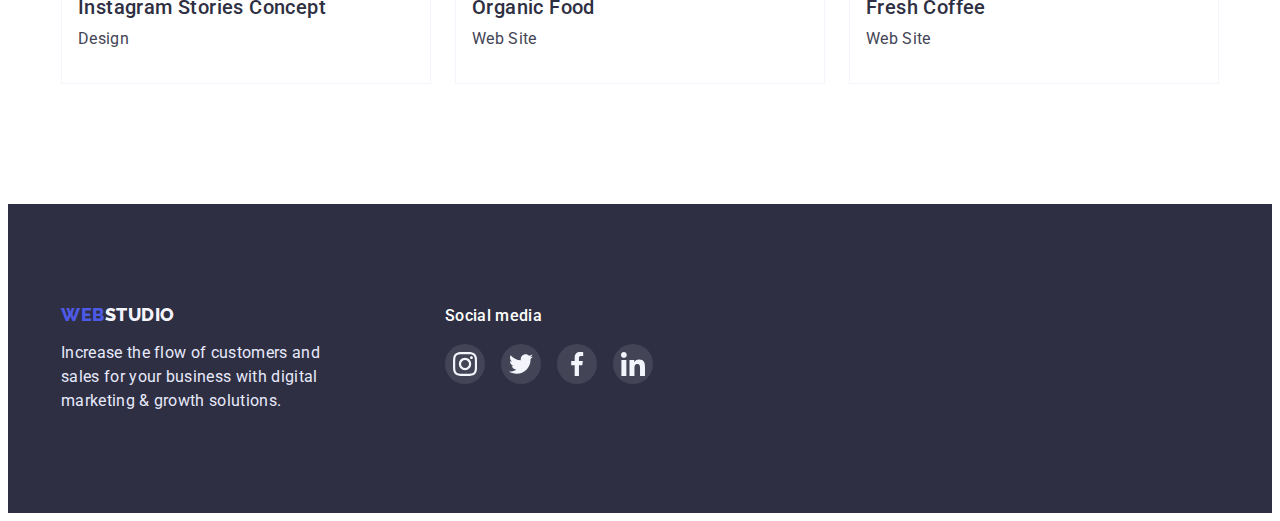
==== commit 4d6139f1: "correct line menu" ====
--- a/portfolio.html
+++ b/portfolio.html
@@ -21,7 +21,7 @@
     <link rel="stylesheet" href="./css/styles.css" />
   </head>
   <body>
-    <header class="section header">
+    <header class="header">
       <div class="head-container container">
         <nav class="header-navigation">
           <!-- <div class="logo-container"> -->
--- a/css/styles.css
+++ b/css/styles.css
@@ -73,8 +73,8 @@
 /* Header */
 .header {
   /* padding-top: 0; */
-  padding-top: 25px;
-  padding-bottom: 25px;
+  /* padding-top: 25px;
+  padding-bottom: 25px; */
 }
 
 .header-navigation {
@@ -105,6 +105,7 @@
 }
 
 .header-logo-link {
+  padding: 25px 0;
   color: var(--header-logo-color);
   font-family: "Raleway", sans-serif;
   font-weight: 800;
@@ -118,7 +119,8 @@
   color: var(--first-logo-color);
 }
 .header-item-link {
-  color: var(--secondary-color);
+  /* color: var(--secondary-color); */
+  padding: 25px 0;
   font-weight: 600;
   font-size: 16px;
   line-height: 1.5;
@@ -147,9 +149,9 @@
   position: absolute;
   width: 100%;
   height: 4px;
-  top: 0;
+  bottom: 0;
   left: 0;
-  transform: translate(0, 48px);
+  /* transform: translate(0, 48px); */
   background-color: var(--addr-active-color);
   border-radius: 2px;
 }
